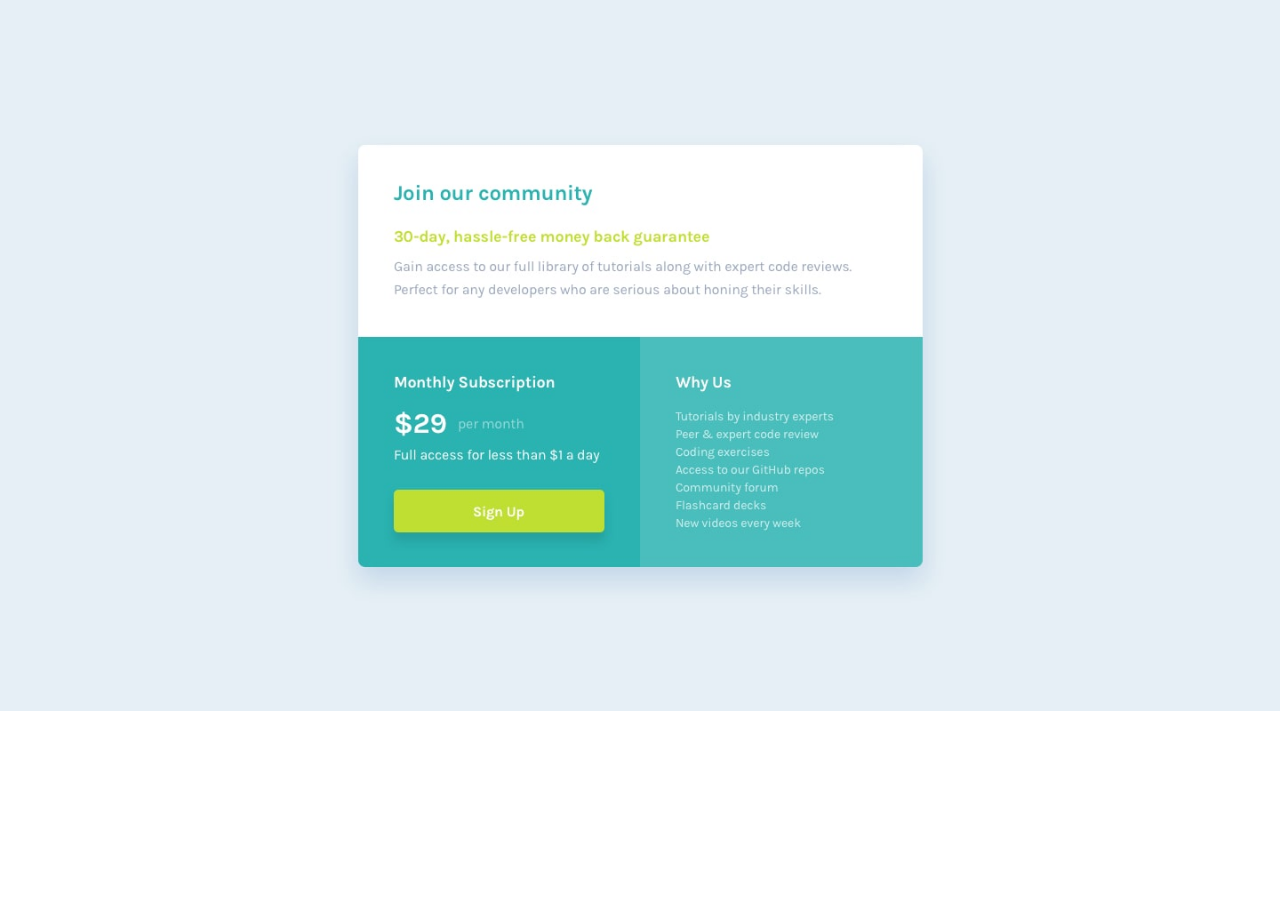
==== teste.html @ 662fbde4 "finishing css" ====
<!DOCTYPE html>
<html lang="en">
<head>
    <meta charset="UTF-8">
    <meta http-equiv="X-UA-Compatible" content="IE=edge">
    <meta name="viewport" content="width=device-width, initial-scale=1.0">
    <title>Document</title>
</head>

    <style>
        body{
            background-image: url(design/desktop-design.jpg);
            background-repeat: no-repeat;
            background-size: cover;
        }
    </style>
<body>
    
</body>
</html>
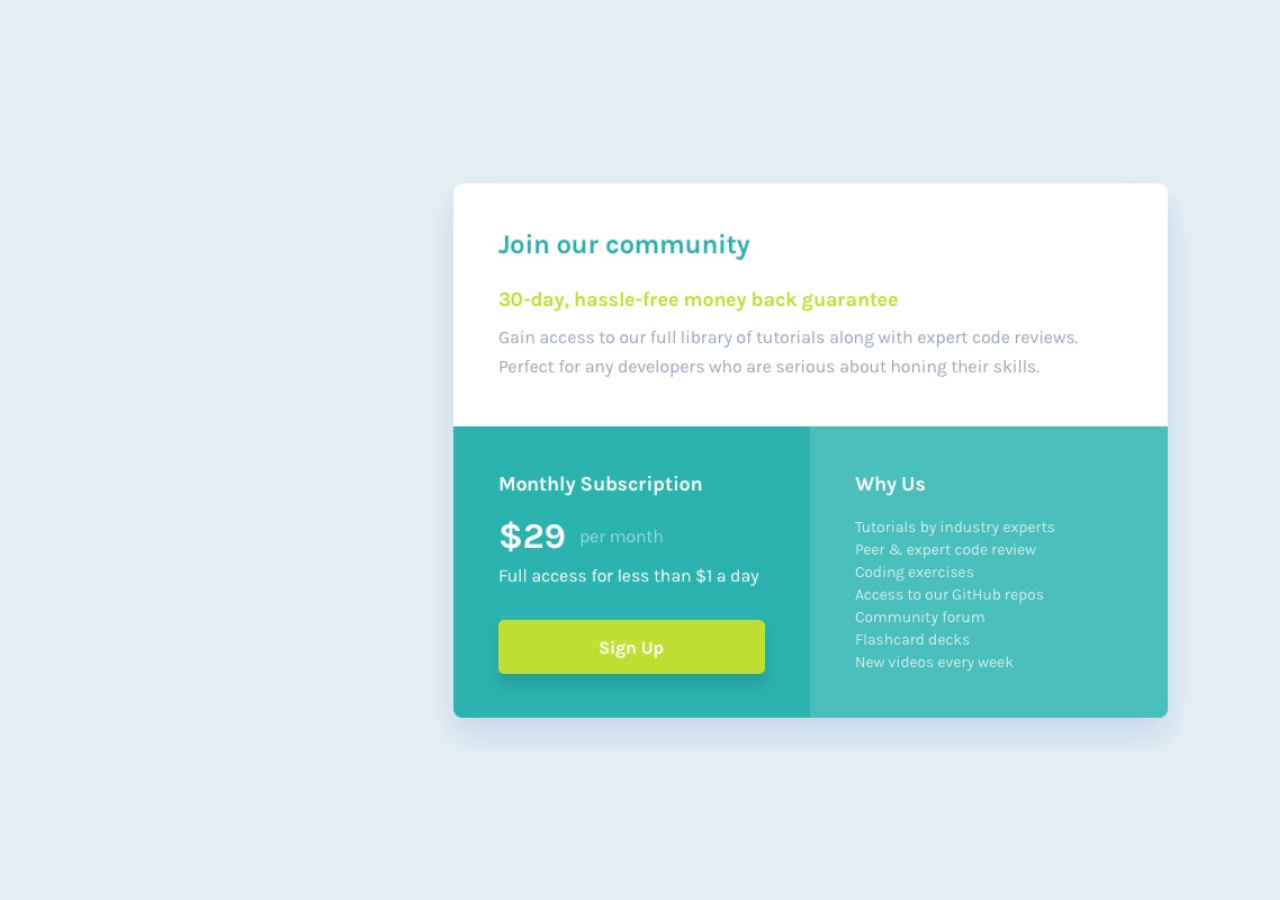
==== commit 793560b9: "redoing" ====
--- a/teste.html
+++ b/teste.html
@@ -12,6 +12,7 @@
             background-image: url(design/desktop-design.jpg);
             background-repeat: no-repeat;
             background-size: cover;
+            background-attachment: fixed;
         }
     </style>
 <body>
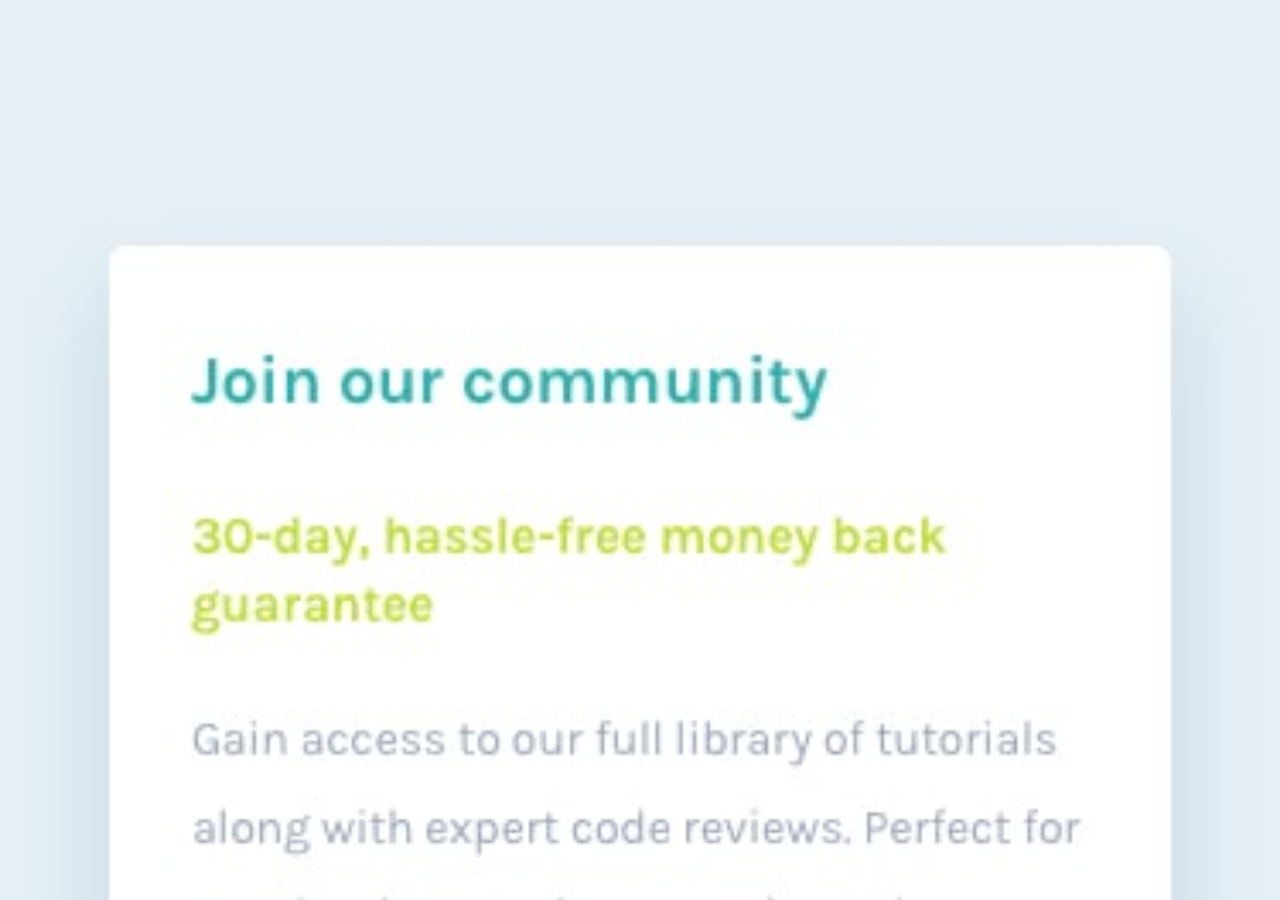
==== commit aeb9b260: "terminado" ====
--- a/teste.html
+++ b/teste.html
@@ -9,7 +9,7 @@
 
     <style>
         body{
-            background-image: url(design/desktop-design.jpg);
+            background-image: url(design/mobile-design.jpg);
             background-repeat: no-repeat;
             background-size: cover;
             background-attachment: fixed;
